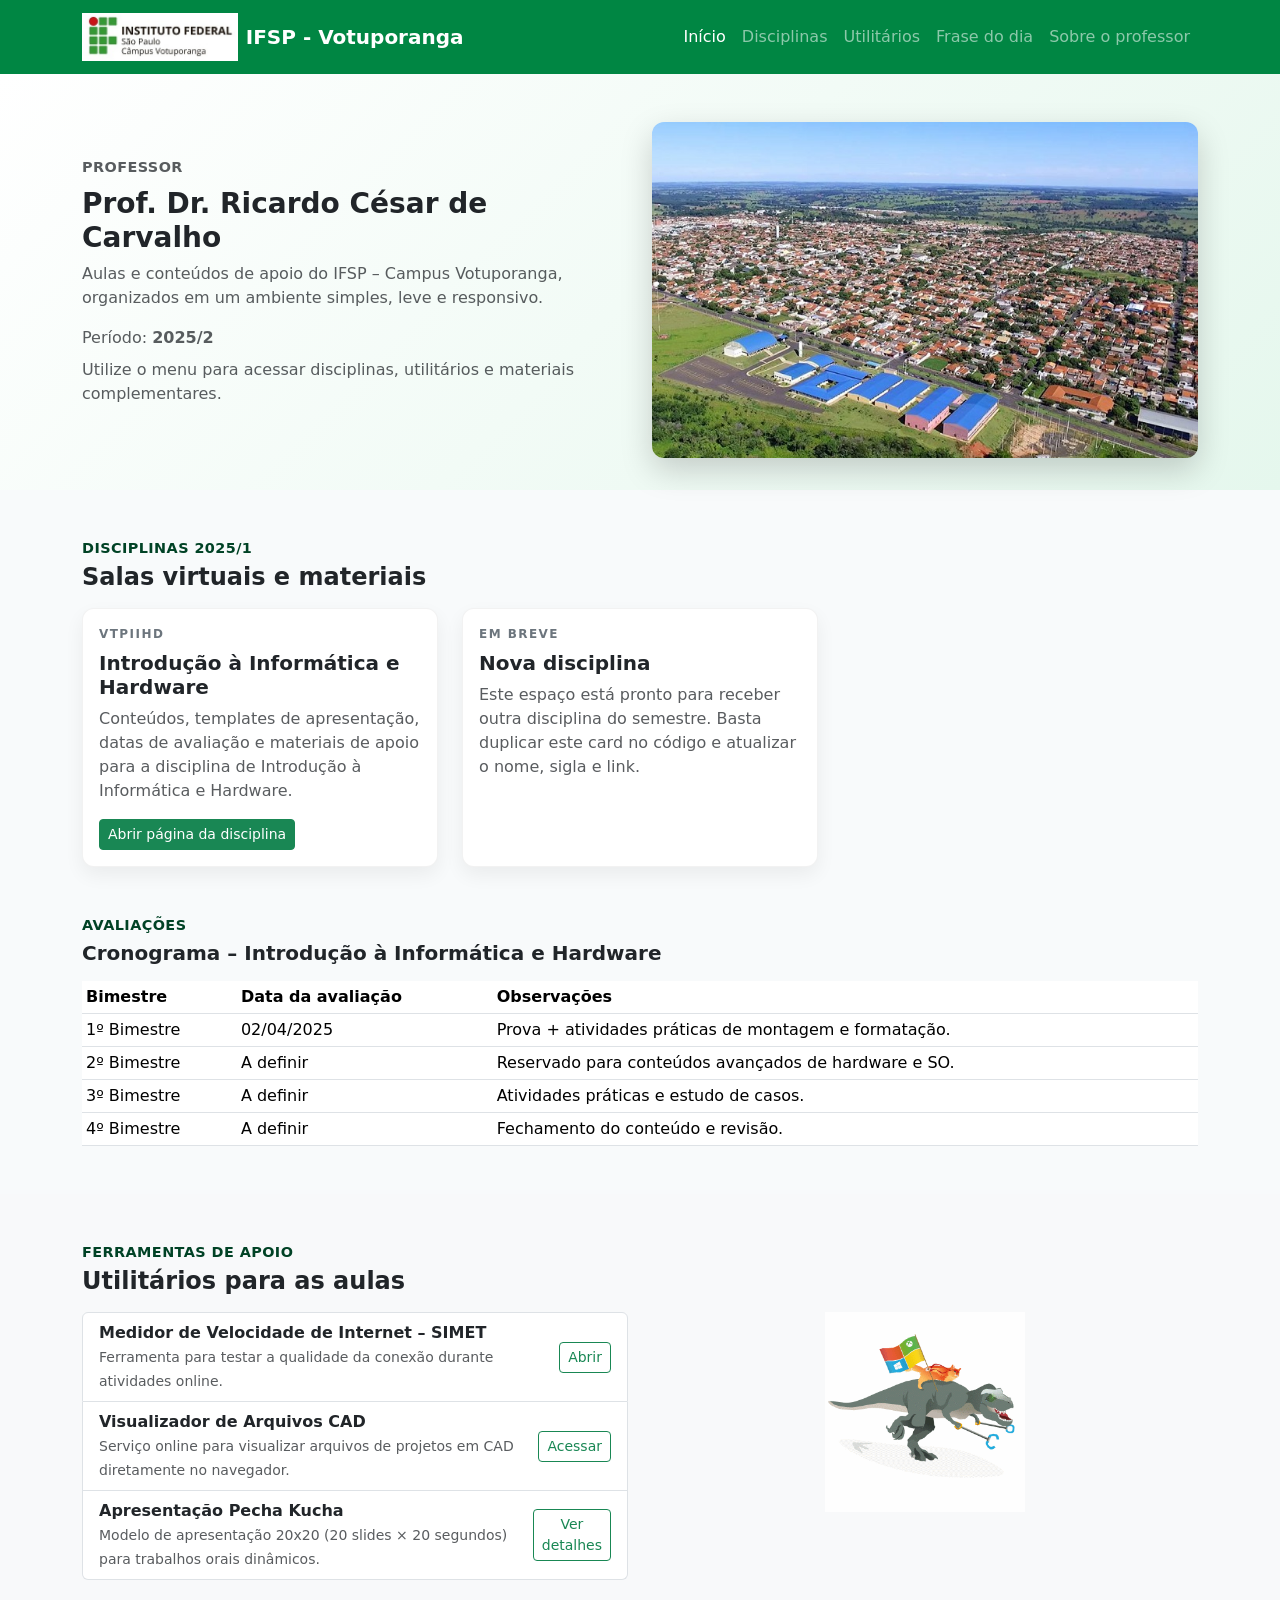
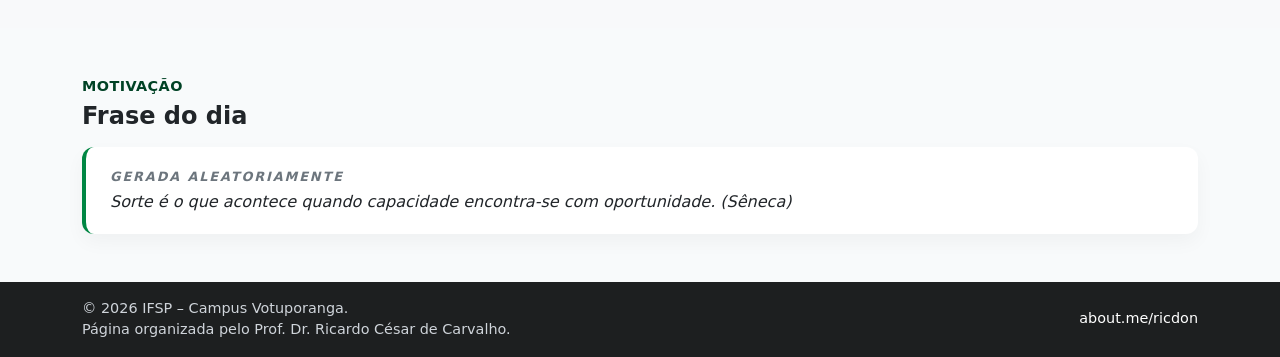
==== index.html @ a54aed95 "Add files via upload" ====
<!DOCTYPE html>
<html lang="pt-BR">
<head>
  <meta charset="UTF-8">
  <meta name="viewport" content="width=device-width, initial-scale=1">
  <title>IFSP Votuporanga - Disciplinas 2025/1 - Prof. Ricardo</title>
  <meta name="description" content="Página inicial das disciplinas e materiais de apoio do Prof. Dr. Ricardo César de Carvalho no IFSP Votuporanga.">

  <!-- Bootstrap CSS (CDN) -->
  <link
    href="https://cdn.jsdelivr.net/npm/bootstrap@5.3.3/dist/css/bootstrap.min.css"
    rel="stylesheet"
    integrity="sha384-QWTKZyjpPEjISv5WaRU9OFeRpok6YctnYmDr5pNlyT2bRjXh0JMhjY6hW+ALEwIH"
    crossorigin="anonymous"
  >

  <style>
    :root {
      --ifsp-green: #008643;
      --ifsp-dark: #004225;
    }

    body {
      font-family: system-ui, -apple-system, BlinkMacSystemFont, "Segoe UI",
        Roboto, "Helvetica Neue", Arial, "Noto Sans", sans-serif;
      background-color: #f8fafb;
    }

    .navbar-brand img {
      max-height: 48px;
    }

    .hero-section {
      background: linear-gradient(135deg, #ffffff 0%, #e5f7ed 100%);
      padding: 3rem 0 2rem;
    }

    .hero-photo {
      max-width: 100%;
      border-radius: 0.75rem;
      box-shadow: 0 0.75rem 2rem rgba(0, 0, 0, 0.18);
      object-fit: cover;
    }

    .section-title {
      font-weight: 700;
      color: var(--ifsp-dark);
      letter-spacing: 0.03em;
      text-transform: uppercase;
      font-size: 0.9rem;
    }

    .discipline-card {
      border-radius: 0.75rem;
      border: 1px solid rgba(0, 0, 0, 0.05);
      box-shadow: 0 0.5rem 1.2rem rgba(0, 0, 0, 0.06);
      transition: transform 0.15s ease, box-shadow 0.15s ease;
    }

    .discipline-card:hover {
      transform: translateY(-4px);
      box-shadow: 0 0.75rem 1.8rem rgba(0, 0, 0, 0.12);
    }

    .discipline-code {
      text-transform: uppercase;
      letter-spacing: 0.12em;
      font-size: 0.75rem;
      color: #6c757d;
      font-weight: 600;
    }

    .utilities-list a {
      text-decoration: none;
    }

    .utilities-list .list-group-item {
      cursor: pointer;
    }

    .phrase-box {
      border-left: 4px solid var(--ifsp-green);
      background-color: #ffffff;
      padding: 1.25rem 1.5rem;
      border-radius: 0.75rem;
      font-style: italic;
      box-shadow: 0 0.5rem 1.2rem rgba(0, 0, 0, 0.04);
      min-height: 80px;
    }

    .phrase-label {
      font-size: 0.8rem;
      text-transform: uppercase;
      font-weight: 600;
      letter-spacing: 0.15em;
      color: #6c757d;
      margin-bottom: 0.25rem;
    }

    footer {
      background-color: #1d1f20;
      color: #cfd4da;
      font-size: 0.9rem;
    }

    footer a {
      color: #ffffff;
      text-decoration: none;
    }

    footer a:hover {
      text-decoration: underline;
    }

    .win10-image {
      max-width: 200px;
    }

    @media (max-width: 767.98px) {
      .hero-section {
        text-align: center;
      }
      .hero-section .text-start {
        text-align: center !important;
      }
    }
  </style>
</head>
<body class="d-flex flex-column min-vh-100">

  <!-- Navbar / Cabeçalho -->
  <header>
    <nav class="navbar navbar-expand-lg navbar-dark" style="background-color: var(--ifsp-green);">
      <div class="container">
        <a class="navbar-brand d-flex align-items-center" href="#">
          <img src="imagens/logo_ifsp.jpg" alt="Logo IFSP Votuporanga" class="me-2">
          <span class="fw-semibold">IFSP - Votuporanga</span>
        </a>
        <button class="navbar-toggler" type="button" data-bs-toggle="collapse" data-bs-target="#mainNavbar"
          aria-controls="mainNavbar" aria-expanded="false" aria-label="Alternar navegação">
          <span class="navbar-toggler-icon"></span>
        </button>

        <div class="collapse navbar-collapse" id="mainNavbar">
          <ul class="navbar-nav ms-auto mb-2 mb-lg-0">
            <li class="nav-item">
              <a class="nav-link active" aria-current="page" href="#inicio">Início</a>
            </li>
            <li class="nav-item">
              <a class="nav-link" href="#disciplinas">Disciplinas</a>
            </li>
            <li class="nav-item">
              <a class="nav-link" href="#utilitarios">Utilitários</a>
            </li>
            <li class="nav-item">
              <a class="nav-link" href="#frase-do-dia">Frase do dia</a>
            </li>
            <li class="nav-item">
              <a class="nav-link" href="https://about.me/ricdon" target="_blank" rel="noopener">Sobre o professor</a>
            </li>
          </ul>
        </div>
      </div>
    </nav>
  </header>

  <!-- Conteúdo principal -->
  <main id="inicio" class="flex-grow-1">
    <!-- Hero / Apresentação -->
    <section class="hero-section">
      <div class="container">
        <div class="row align-items-center g-4">
          <div class="col-lg-6">
            <p class="mb-2 text-muted section-title">Professor</p>
            <h1 class="h3 fw-bold mb-2">Prof. Dr. Ricardo César de Carvalho</h1>
            <p class="mb-3 text-muted">
              Aulas e conteúdos de apoio do IFSP – Campus Votuporanga, 
              organizados em um ambiente simples, leve e responsivo.
            </p>
            <p class="mb-2 text-muted">
              Período: <strong>2025/2</strong>
            </p>
            <p class="mb-3 text-muted">
              Utilize o menu para acessar disciplinas, utilitários e materiais complementares.
            </p>
          </div>
          <div class="col-lg-6 text-center">
            <img
              src="imagens/IMG_4350.jpg"
              alt="Professor Ricardo em aula"
              class="hero-photo"
            >
          </div>
        </div>
      </div>
    </section>

    <!-- Disciplinas -->
    <section id="disciplinas" class="py-5">
      <div class="container">
        <div class="d-flex justify-content-between align-items-center mb-3 flex-wrap gap-2">
          <div>
            <p class="section-title mb-1">Disciplinas 2025/1</p>
            <h2 class="h4 fw-semibold mb-0">Salas virtuais e materiais</h2>
          </div>
        </div>

        <div class="row g-4">
          <!-- Disciplina 1 -->
          <div class="col-md-6 col-lg-4">
            <article class="card discipline-card h-100">
              <div class="card-body d-flex flex-column">
                <p class="discipline-code mb-2">VTPIIHD</p>
                <h3 class="h5 fw-semibold mb-2">Introdução à Informática e Hardware</h3>
                <p class="card-text text-muted mb-3">
                  Conteúdos, templates de apresentação, datas de avaliação e materiais de apoio
                  para a disciplina de Introdução à Informática e Hardware.
                </p>
                <div class="mt-auto">
                  <a href="vtpiihd.html" class="btn btn-success btn-sm">
                    Abrir página da disciplina
                  </a>
                </div>
              </div>
            </article>
          </div>

          <!-- Espaço para futuras disciplinas -->
          <div class="col-md-6 col-lg-4">
            <article class="card discipline-card h-100 border-dashed">
              <div class="card-body d-flex flex-column">
                <p class="discipline-code mb-2">Em breve</p>
                <h3 class="h5 fw-semibold mb-2">Nova disciplina</h3>
                <p class="card-text text-muted mb-3">
                  Este espaço está pronto para receber outra disciplina do semestre.
                  Basta duplicar este card no código e atualizar o nome, sigla e link.
                </p>
              </div>
            </article>
          </div>
        </div>

        <!-- Exemplo de datas de avaliação (mantido da sua página antiga) -->
        <div class="mt-5">
          <p class="section-title mb-1">Avaliações</p>
          <h3 class="h5 fw-semibold mb-3">Cronograma – Introdução à Informática e Hardware</h3>
          <div class="table-responsive">
            <table class="table table-sm align-middle mb-0">
              <thead>
                <tr>
                  <th scope="col">Bimestre</th>
                  <th scope="col">Data da avaliação</th>
                  <th scope="col">Observações</th>
                </tr>
              </thead>
              <tbody>
                <tr>
                  <td>1º Bimestre</td>
                  <td>02/04/2025</td>
                  <td>Prova + atividades práticas de montagem e formatação.</td>
                </tr>
                <tr>
                  <td>2º Bimestre</td>
                  <td>A definir</td>
                  <td>Reservado para conteúdos avançados de hardware e SO.</td>
                </tr>
                <tr>
                  <td>3º Bimestre</td>
                  <td>A definir</td>
                  <td>Atividades práticas e estudo de casos.</td>
                </tr>
                <tr>
                  <td>4º Bimestre</td>
                  <td>A definir</td>
                  <td>Fechamento do conteúdo e revisão.</td>
                </tr>
              </tbody>
            </table>
          </div>
        </div>

      </div>
    </section>

    <!-- Utilitários -->
    <section id="utilitarios" class="py-5 bg-light">
      <div class="container">
        <p class="section-title mb-1">Ferramentas de apoio</p>
        <div class="d-flex justify-content-between align-items-center mb-3 flex-wrap gap-2">
          <h2 class="h4 fw-semibold mb-0">Utilitários para as aulas</h2>
        </div>

        <div class="row g-4">
          <div class="col-lg-6">
            <ul class="list-group utilities-list">
              <li class="list-group-item d-flex justify-content-between align-items-center">
                <div>
                  <strong>Medidor de Velocidade de Internet – SIMET</strong><br>
                  <small class="text-muted">
                    Ferramenta para testar a qualidade da conexão durante atividades online.
                  </small>
                </div>
                <a href="medidor.html" class="btn btn-outline-success btn-sm ms-3">
                  Abrir
                </a>
              </li>

              <li class="list-group-item d-flex justify-content-between align-items-center">
                <div>
                  <strong>Visualizador de Arquivos CAD</strong><br>
                  <small class="text-muted">
                    Serviço online para visualizar arquivos de projetos em CAD diretamente no navegador.
                  </small>
                </div>
                <a href="https://sharecad.org/" target="_blank" rel="noopener" class="btn btn-outline-success btn-sm ms-3">
                  Acessar
                </a>
              </li>

              <li class="list-group-item d-flex justify-content-between align-items-center">
                <div>
                  <strong>Apresentação Pecha Kucha</strong><br>
                  <small class="text-muted">
                    Modelo de apresentação 20x20 (20 slides × 20 segundos) para trabalhos orais dinâmicos.
                  </small>
                </div>
                <a href="pechakucha.html" class="btn btn-outline-success btn-sm ms-3">
                  Ver detalhes
                </a>
              </li>
            </ul>
          </div>

          <div class="col-lg-6 text-center">
            <img
              src="imagens/win10.gif"
              alt="Ilustração de computador"
              class="img-fluid win10-image"
            >
          </div>
        </div>
      </div>
    </section>

    <!-- Frase do dia -->
    <section id="frase-do-dia" class="py-5">
      <div class="container">
        <p class="section-title mb-1">Motivação</p>
        <h2 class="h4 fw-semibold mb-3">Frase do dia</h2>

        <div class="phrase-box">
          <div class="phrase-label">Gerada aleatoriamente</div>
          <div id="frase-dia" class="mt-1">
            Carregando frase...
          </div>
        </div>
      </div>
    </section>
  </main>

  <!-- Rodapé -->
  <footer class="py-3 mt-auto">
    <div class="container">
      <div class="row align-items-center gy-2">
        <div class="col-md-6">
          <span class="d-block">
            &copy; <span id="ano-atual"></span> IFSP – Campus Votuporanga.
          </span>
          <span class="d-block">
            Página organizada pelo Prof. Dr. Ricardo César de Carvalho.
          </span>
        </div>
        <div class="col-md-6 text-md-end">
          <a href="https://about.me/ricdon" target="_blank" rel="noopener">
            about.me/ricdon
          </a>
        </div>
      </div>
    </div>
  </footer>

  <!-- Bootstrap JS (bundle) -->
  <script
    src="https://cdn.jsdelivr.net/npm/bootstrap@5.3.3/dist/js/bootstrap.bundle.min.js"
    integrity="sha384-YvpcrYf0tY3lHB60NNkmXc5s9fDVZLESaAA55NDzOxhy9GkcIdslK1eN7N6jIeHz"
    crossorigin="anonymous"
  ></script>

  <!-- Script Frase do Dia + Ano dinâmico -->
  <script>
    document.addEventListener("DOMContentLoaded", function () {
      const frases = [
        "A maioria das pessoas não planeja fracassar, fracassa por não planejar. (John L. Beckley)",
        "Todos os caminhos estão errados quando você não sabe onde quer chegar. (Desconhecido)",
        "As pessoas passam mais tempo justificando porque fracassaram do que lutando para vencer. (Adir Ceruti)",
        "Nas grandes batalhas da vida, o primeiro passo para a vitória é o desejo de vencer. (Gandhi)",
        "Muitos homens iniciaram uma nova era na sua vida a partir da leitura de um livro. (Henry Thoreau)",
        "Ame o que você tem, antes que a vida lhe ensine a amar o que você tinha.",
        "Ser você mesmo em um mundo que está constantemente tentando fazer de você outra coisa é a maior realização. (Ralph Waldo Emerson)",
        "Para ter sucesso nesse mundo, é preciso ou ser louco ou ser sábio. (Barão de Montesquieu)",
        "Sorte é o que acontece quando capacidade encontra-se com oportunidade. (Sêneca)",
        "O pessimista vê dificuldade em cada oportunidade; o otimista vê oportunidade em cada dificuldade. (Winston Churchill)"
      ];

      const fraseEl = document.getElementById("frase-dia");
      if (fraseEl && frases.length > 0) {
        const idx = Math.floor(Math.random() * frases.length);
        fraseEl.textContent = frases[idx];
      }

      const anoEl = document.getElementById("ano-atual");
      if (anoEl) {
        anoEl.textContent = new Date().getFullYear();
      }
    });
  </script>
</body>
</html>
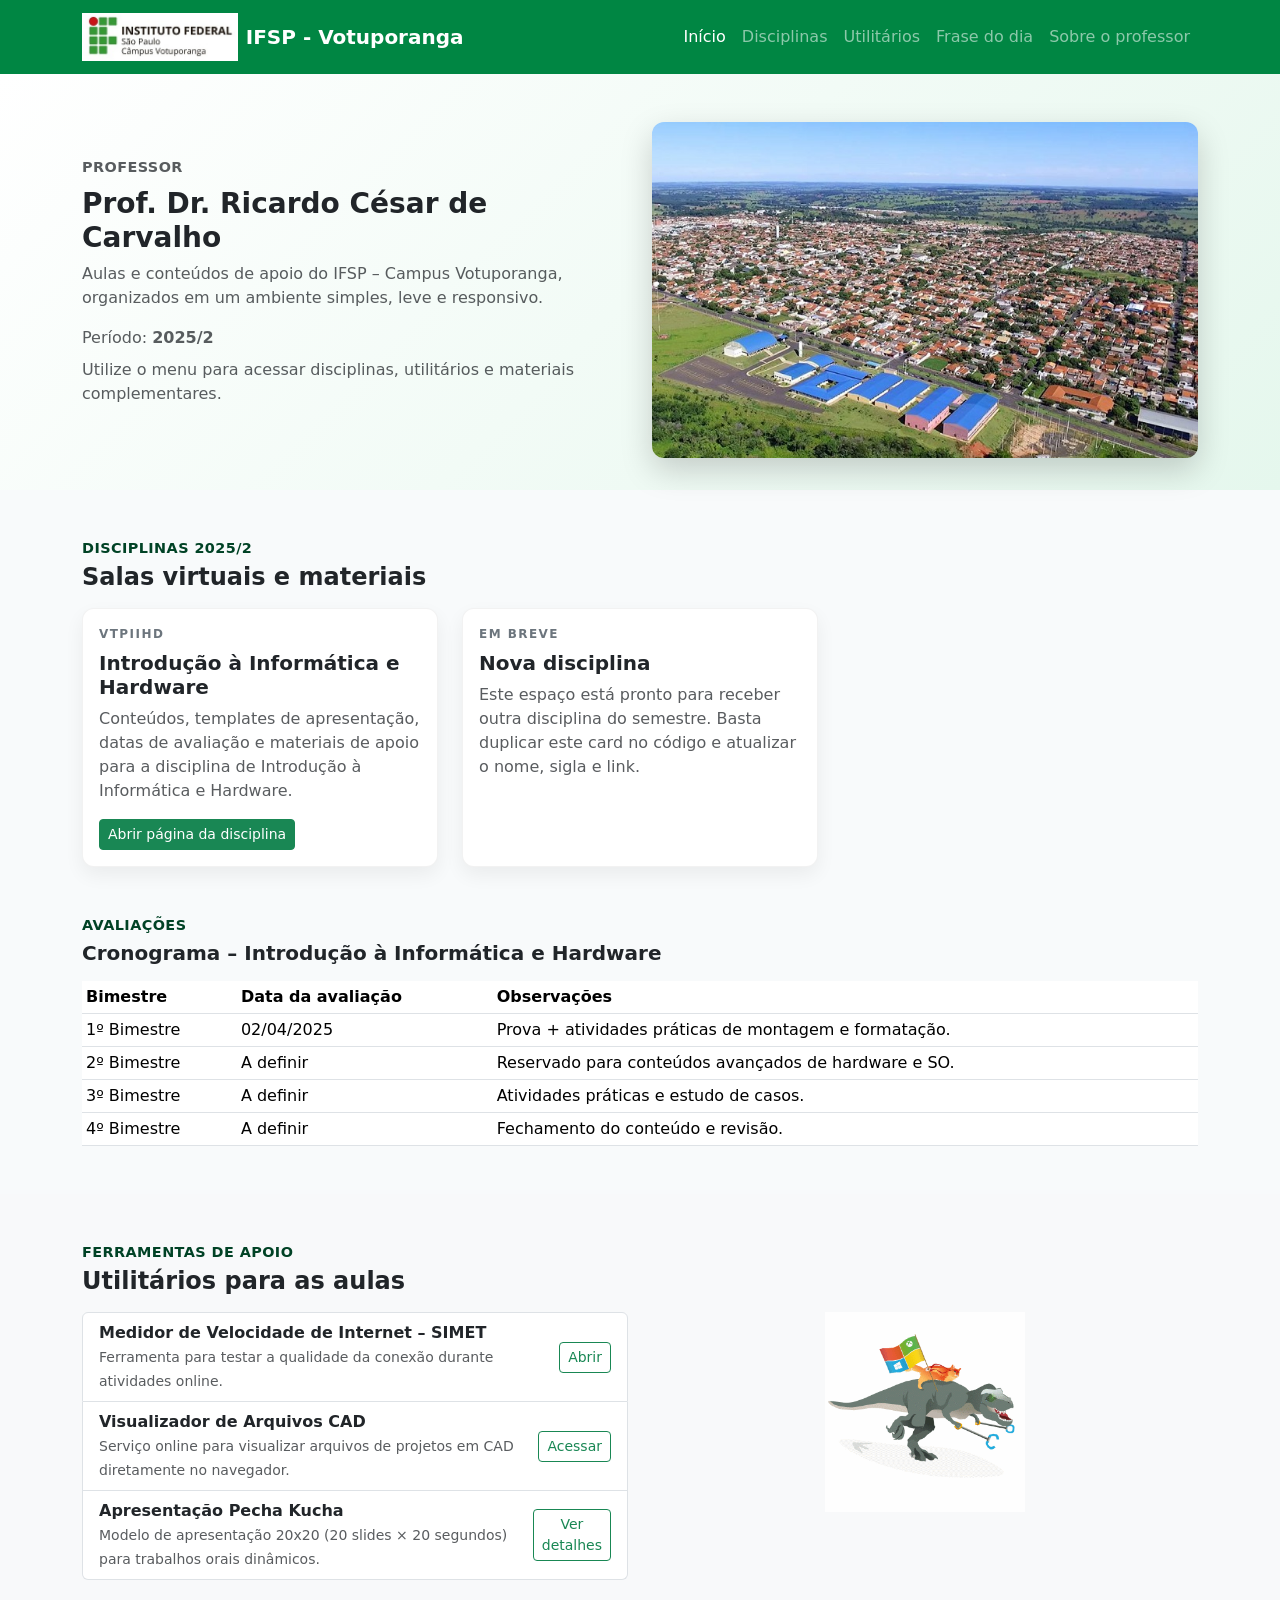
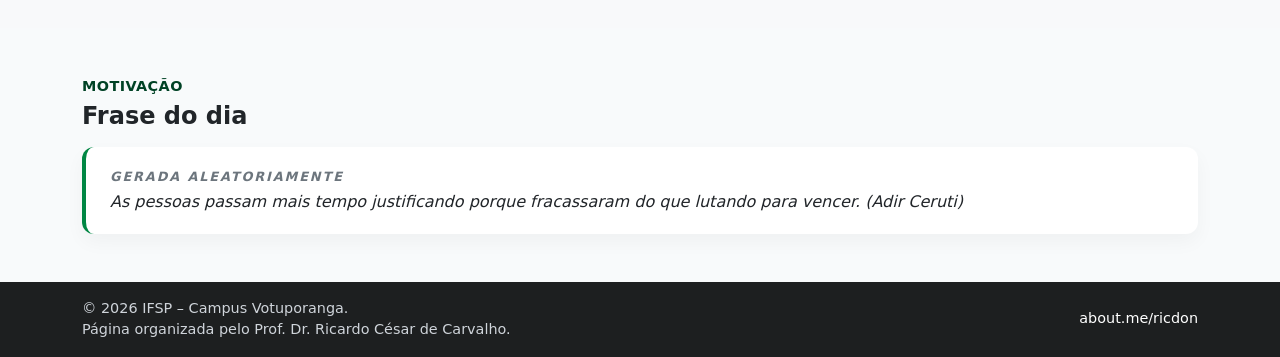
==== commit 6e0baf99: "Update index.html" ====
--- a/index.html
+++ b/index.html
@@ -200,7 +200,7 @@
       <div class="container">
         <div class="d-flex justify-content-between align-items-center mb-3 flex-wrap gap-2">
           <div>
-            <p class="section-title mb-1">Disciplinas 2025/1</p>
+            <p class="section-title mb-1">Disciplinas 2025/2</p>
             <h2 class="h4 fw-semibold mb-0">Salas virtuais e materiais</h2>
           </div>
         </div>
@@ -416,3 +416,4 @@
   </script>
 </body>
 </html>
+
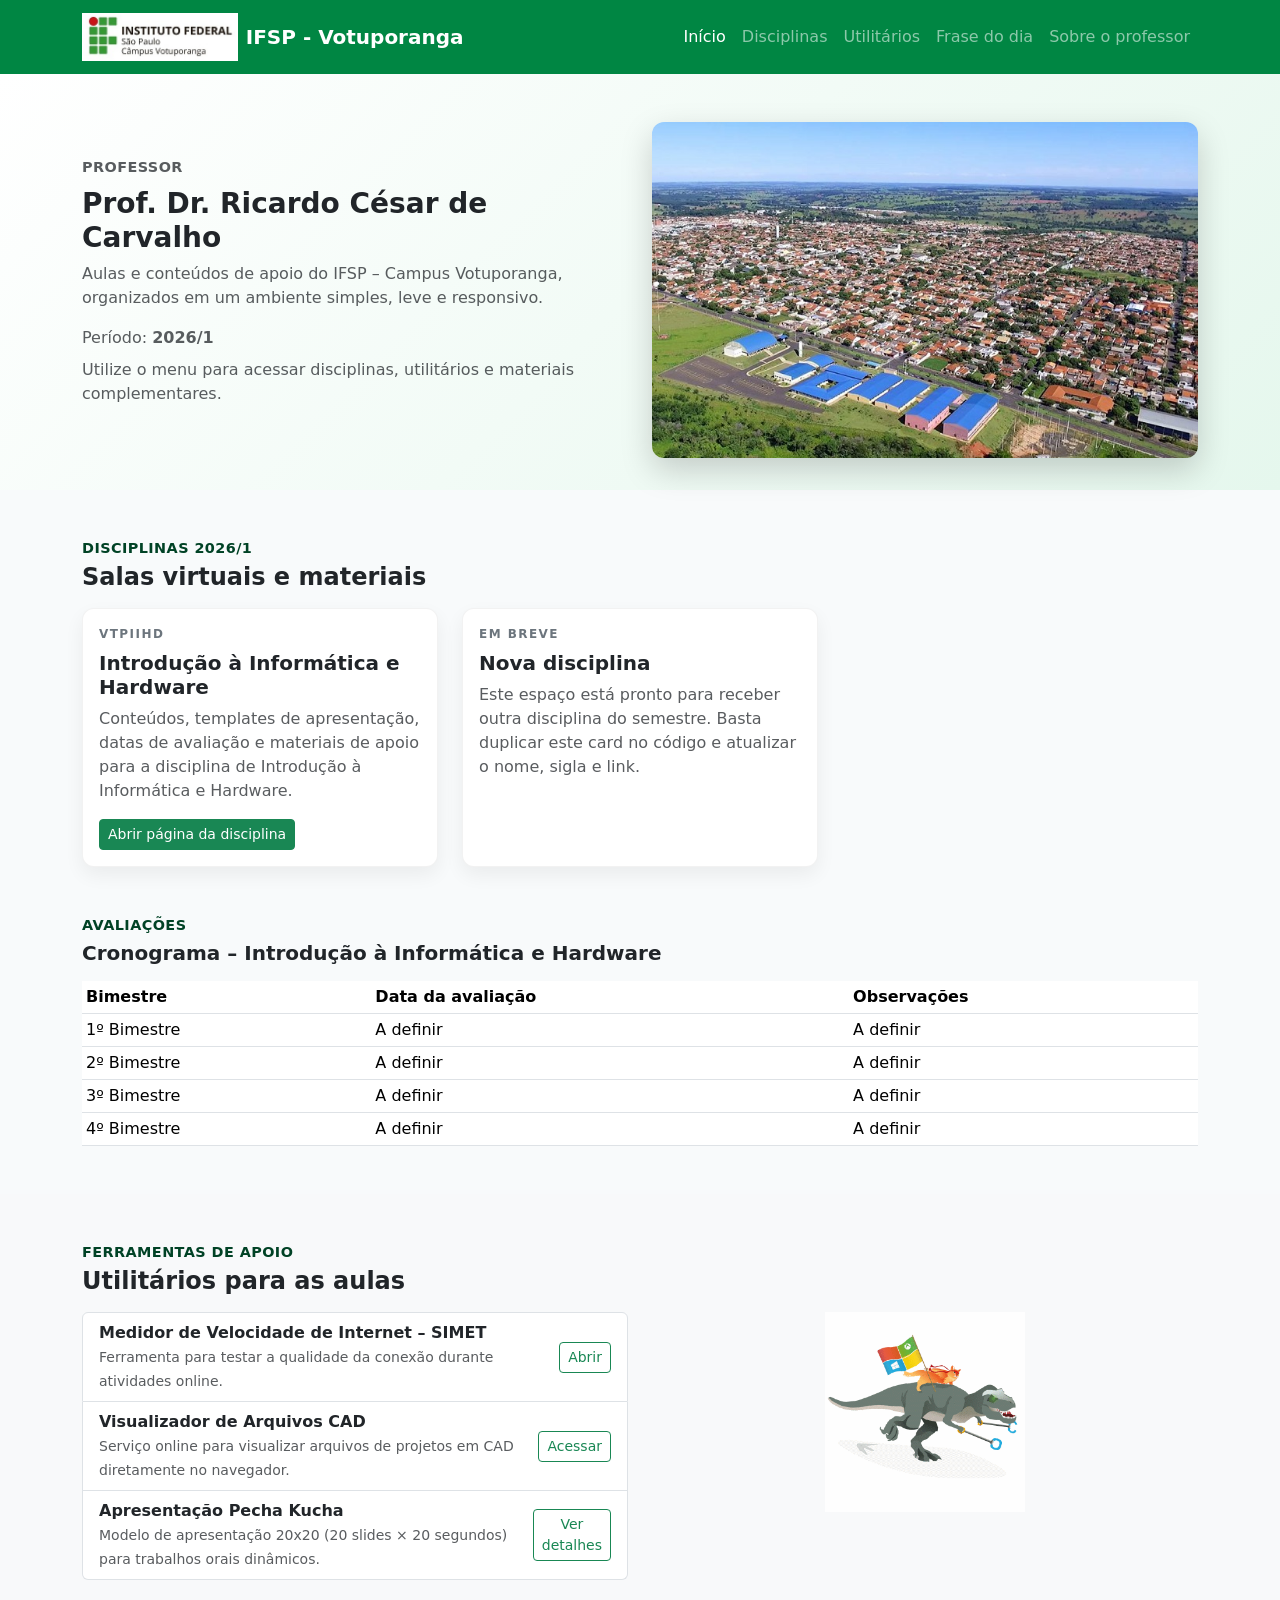
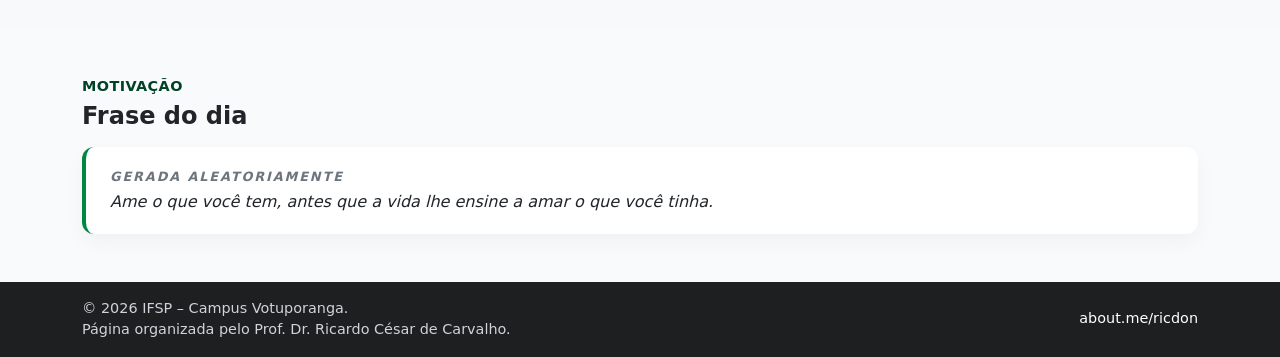
==== commit c4a9cca8: "Update index.html for 2026/1 semester" ====
--- a/index.html
+++ b/index.html
@@ -3,7 +3,7 @@
 <head>
   <meta charset="UTF-8">
   <meta name="viewport" content="width=device-width, initial-scale=1">
-  <title>IFSP Votuporanga - Disciplinas 2025/1 - Prof. Ricardo</title>
+  <title>IFSP Votuporanga - Disciplinas 2026/1 - Prof. Ricardo</title>
   <meta name="description" content="Página inicial das disciplinas e materiais de apoio do Prof. Dr. Ricardo César de Carvalho no IFSP Votuporanga.">
 
   <!-- Bootstrap CSS (CDN) -->
@@ -178,7 +178,7 @@
               organizados em um ambiente simples, leve e responsivo.
             </p>
             <p class="mb-2 text-muted">
-              Período: <strong>2025/2</strong>
+              Período: <strong>2026/1</strong>
             </p>
             <p class="mb-3 text-muted">
               Utilize o menu para acessar disciplinas, utilitários e materiais complementares.
@@ -200,7 +200,7 @@
       <div class="container">
         <div class="d-flex justify-content-between align-items-center mb-3 flex-wrap gap-2">
           <div>
-            <p class="section-title mb-1">Disciplinas 2025/2</p>
+            <p class="section-title mb-1">Disciplinas 2026/1</p>
             <h2 class="h4 fw-semibold mb-0">Salas virtuais e materiais</h2>
           </div>
         </div>
@@ -256,23 +256,23 @@
               <tbody>
                 <tr>
                   <td>1º Bimestre</td>
-                  <td>02/04/2025</td>
-                  <td>Prova + atividades práticas de montagem e formatação.</td>
+                  <td>A definir</td>
+                  <td>A definir</td>
                 </tr>
                 <tr>
                   <td>2º Bimestre</td>
                   <td>A definir</td>
-                  <td>Reservado para conteúdos avançados de hardware e SO.</td>
+                  <td>A definir</td>
                 </tr>
                 <tr>
                   <td>3º Bimestre</td>
                   <td>A definir</td>
-                  <td>Atividades práticas e estudo de casos.</td>
+                  <td>A definir</td>
                 </tr>
                 <tr>
                   <td>4º Bimestre</td>
                   <td>A definir</td>
-                  <td>Fechamento do conteúdo e revisão.</td>
+                  <td>A definir</td>
                 </tr>
               </tbody>
             </table>
@@ -417,3 +417,4 @@
 </body>
 </html>
 
+
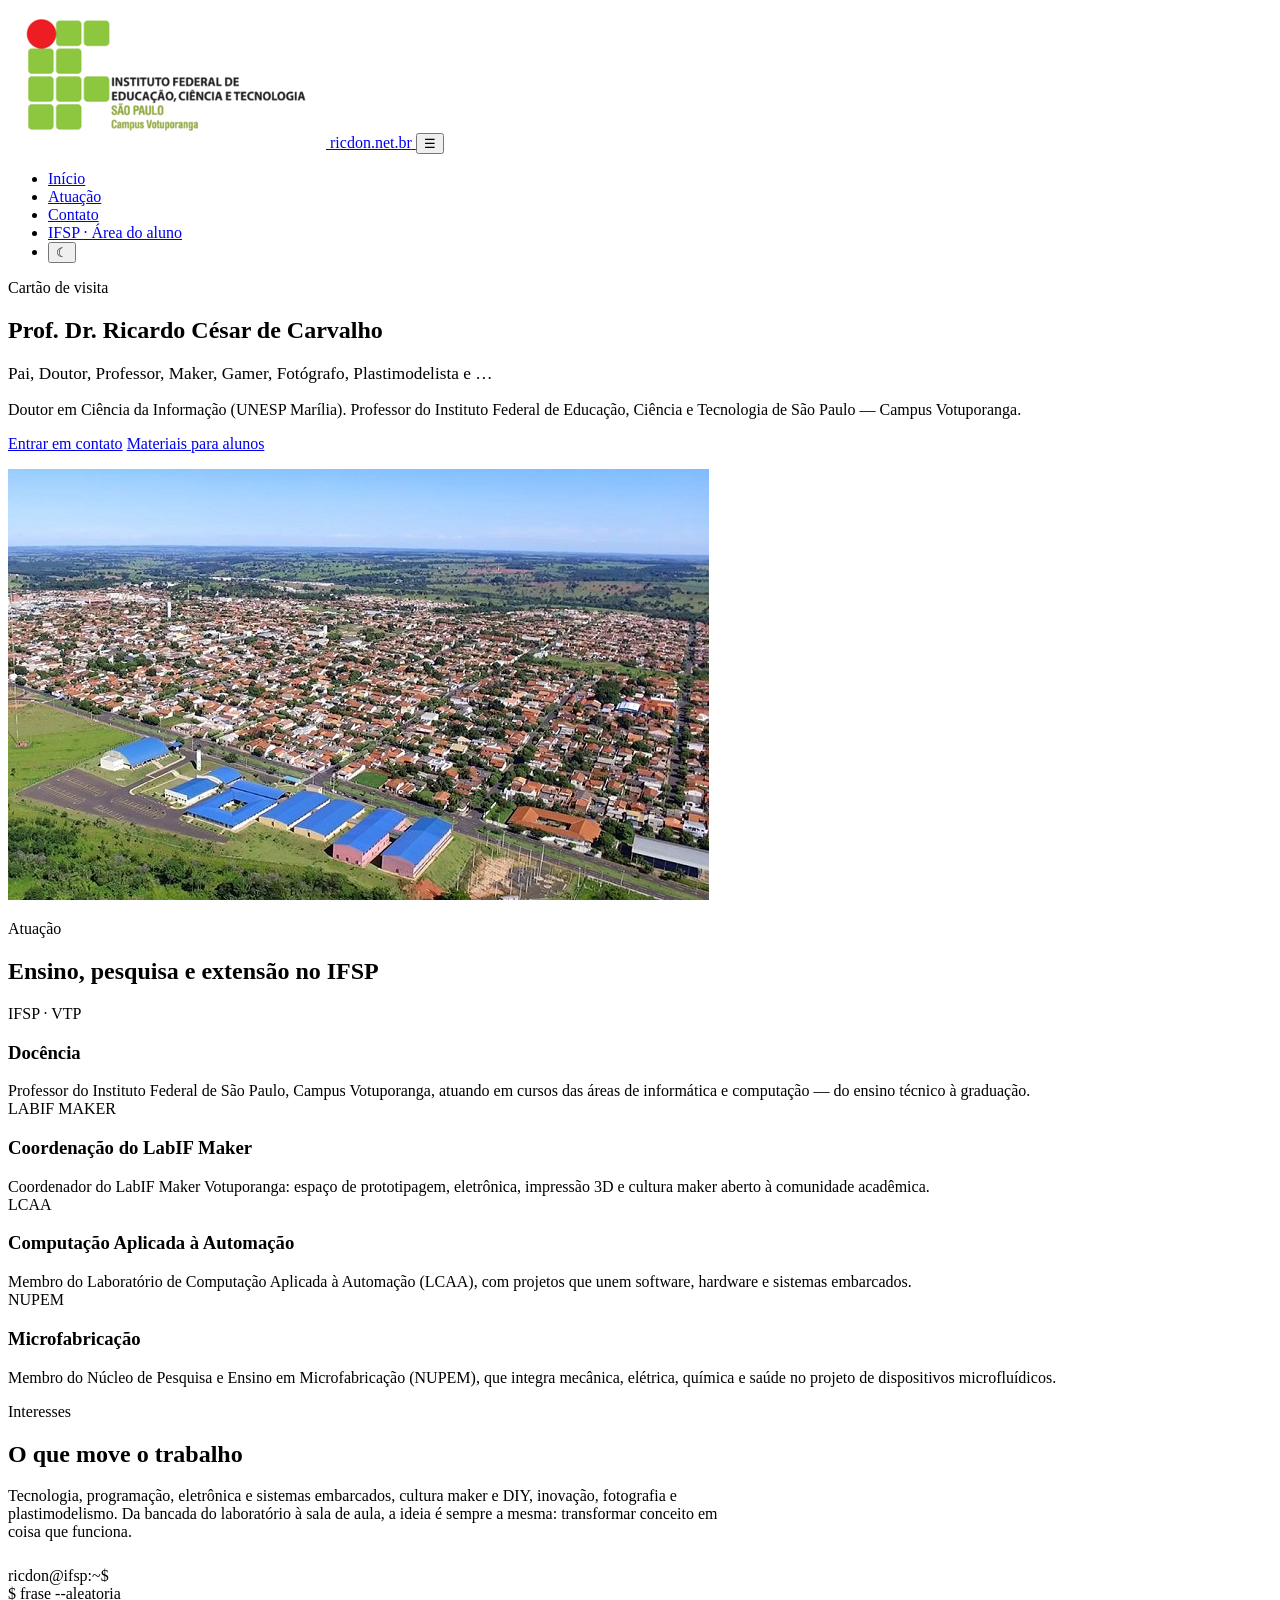
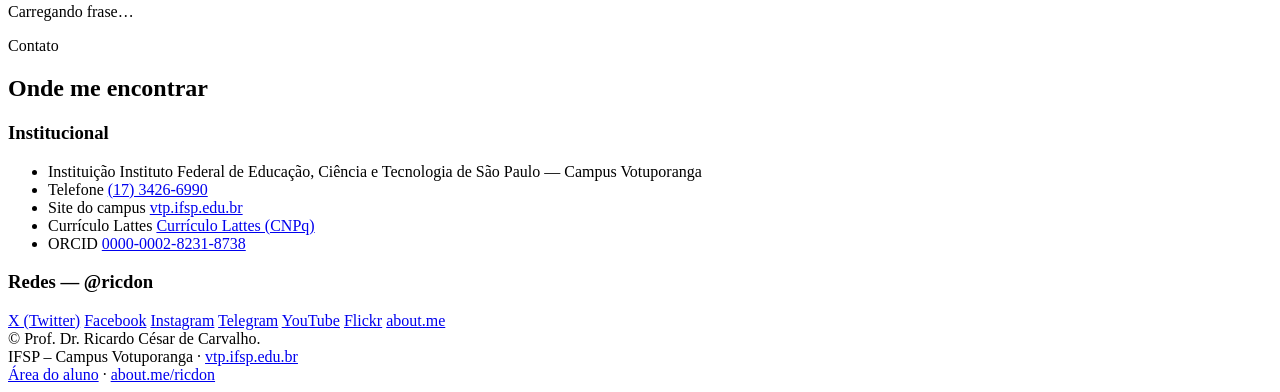
==== commit 6a9d5e70: "Refactor index.html for updated content and structure" ====
--- a/index.html
+++ b/index.html
@@ -1,420 +1,209 @@
 <!DOCTYPE html>
-<html lang="pt-BR">
+<html lang="pt-BR" data-tema="claro">
 <head>
   <meta charset="UTF-8">
   <meta name="viewport" content="width=device-width, initial-scale=1">
-  <title>IFSP Votuporanga - Disciplinas 2026/1 - Prof. Ricardo</title>
-  <meta name="description" content="Página inicial das disciplinas e materiais de apoio do Prof. Dr. Ricardo César de Carvalho no IFSP Votuporanga.">
-
-  <!-- Bootstrap CSS (CDN) -->
-  <link
-    href="https://cdn.jsdelivr.net/npm/bootstrap@5.3.3/dist/css/bootstrap.min.css"
-    rel="stylesheet"
-    integrity="sha384-QWTKZyjpPEjISv5WaRU9OFeRpok6YctnYmDr5pNlyT2bRjXh0JMhjY6hW+ALEwIH"
-    crossorigin="anonymous"
-  >
-
-  <style>
-    :root {
-      --ifsp-green: #008643;
-      --ifsp-dark: #004225;
-    }
-
-    body {
-      font-family: system-ui, -apple-system, BlinkMacSystemFont, "Segoe UI",
-        Roboto, "Helvetica Neue", Arial, "Noto Sans", sans-serif;
-      background-color: #f8fafb;
-    }
-
-    .navbar-brand img {
-      max-height: 48px;
-    }
-
-    .hero-section {
-      background: linear-gradient(135deg, #ffffff 0%, #e5f7ed 100%);
-      padding: 3rem 0 2rem;
-    }
-
-    .hero-photo {
-      max-width: 100%;
-      border-radius: 0.75rem;
-      box-shadow: 0 0.75rem 2rem rgba(0, 0, 0, 0.18);
-      object-fit: cover;
-    }
-
-    .section-title {
-      font-weight: 700;
-      color: var(--ifsp-dark);
-      letter-spacing: 0.03em;
-      text-transform: uppercase;
-      font-size: 0.9rem;
-    }
-
-    .discipline-card {
-      border-radius: 0.75rem;
-      border: 1px solid rgba(0, 0, 0, 0.05);
-      box-shadow: 0 0.5rem 1.2rem rgba(0, 0, 0, 0.06);
-      transition: transform 0.15s ease, box-shadow 0.15s ease;
-    }
-
-    .discipline-card:hover {
-      transform: translateY(-4px);
-      box-shadow: 0 0.75rem 1.8rem rgba(0, 0, 0, 0.12);
-    }
-
-    .discipline-code {
-      text-transform: uppercase;
-      letter-spacing: 0.12em;
-      font-size: 0.75rem;
-      color: #6c757d;
-      font-weight: 600;
-    }
-
-    .utilities-list a {
-      text-decoration: none;
-    }
-
-    .utilities-list .list-group-item {
-      cursor: pointer;
-    }
-
-    .phrase-box {
-      border-left: 4px solid var(--ifsp-green);
-      background-color: #ffffff;
-      padding: 1.25rem 1.5rem;
-      border-radius: 0.75rem;
-      font-style: italic;
-      box-shadow: 0 0.5rem 1.2rem rgba(0, 0, 0, 0.04);
-      min-height: 80px;
-    }
-
-    .phrase-label {
-      font-size: 0.8rem;
-      text-transform: uppercase;
-      font-weight: 600;
-      letter-spacing: 0.15em;
-      color: #6c757d;
-      margin-bottom: 0.25rem;
-    }
-
-    footer {
-      background-color: #1d1f20;
-      color: #cfd4da;
-      font-size: 0.9rem;
-    }
-
-    footer a {
-      color: #ffffff;
-      text-decoration: none;
-    }
-
-    footer a:hover {
-      text-decoration: underline;
-    }
-
-    .win10-image {
-      max-width: 200px;
-    }
-
-    @media (max-width: 767.98px) {
-      .hero-section {
-        text-align: center;
-      }
-      .hero-section .text-start {
-        text-align: center !important;
-      }
-    }
-  </style>
+  <title>Prof. Dr. Ricardo César de Carvalho — ricdon.net.br</title>
+  <meta name="description" content="Prof. Dr. Ricardo César de Carvalho — IFSP Campus Votuporanga. Coordenador do LabIF Maker, membro do LCAA e do NUPEM. Professor, maker, fotógrafo.">
+
+  <!-- Fontes -->
+  <link rel="preconnect" href="https://fonts.googleapis.com">
+  <link rel="preconnect" href="https://fonts.gstatic.com" crossorigin>
+  <link href="https://fonts.googleapis.com/css2?family=Archivo:wght@600;700;800&family=Instrument+Sans:wght@400;500;600&family=JetBrains+Mono:wght@500;600&display=swap" rel="stylesheet">
+
+  <link rel="stylesheet" href="assets/css/style.css">
 </head>
-<body class="d-flex flex-column min-vh-100">
-
-  <!-- Navbar / Cabeçalho -->
-  <header>
-    <nav class="navbar navbar-expand-lg navbar-dark" style="background-color: var(--ifsp-green);">
+<body>
+
+  <!-- ===================== Cabeçalho ===================== -->
+  <header class="topo">
+    <div class="container topo-inner">
+      <a class="marca" href="index.html">
+        <img src="imagens/logo_ifsp.png" alt="Logo IFSP Votuporanga">
+        <span>ricdon.net.br</span>
+      </a>
+
+      <button class="btn-menu" id="btn-menu" aria-expanded="false" aria-controls="nav-links" aria-label="Abrir menu">☰</button>
+
+      <ul class="nav-links" id="nav-links">
+        <li><a href="#inicio" aria-current="page">Início</a></li>
+        <li><a href="#atuacao">Atuação</a></li>
+        <li><a href="#contato">Contato</a></li>
+        <li><a href="ifsp.html">IFSP · Área do aluno</a></li>
+        <li><button class="btn-tema" id="btn-tema" aria-label="Alternar tema">☾</button></li>
+      </ul>
+    </div>
+  </header>
+
+  <main id="inicio">
+
+    <!-- ===================== Hero / Cartão de visita ===================== -->
+    <section class="hero">
+      <div class="container hero-grid">
+        <div>
+          <p class="rotulo">Cartão de visita</p>
+          <h1>Prof. Dr. Ricardo César de Carvalho</h1>
+          <p class="texto-suave" style="font-size:1.08rem;">
+            Pai, Doutor, Professor, Maker, Gamer, Fotógrafo,
+            Plastimodelista e&nbsp;…
+          </p>
+          <p class="texto-suave">
+            Doutor em Ciência da Informação (UNESP Marília). Professor do
+            Instituto Federal de Educação, Ciência e Tecnologia de São Paulo
+            — Campus Votuporanga.
+          </p>
+          <p>
+            <a class="btn btn-cheio" href="#contato">Entrar em contato</a>
+            <a class="btn btn-contorno" href="ifsp.html">Materiais para alunos</a>
+          </p>
+        </div>
+        <div>
+          <img class="hero-foto" src="imagens/IMG_4350.jpg" alt="Prof. Ricardo César de Carvalho">
+        </div>
+      </div>
+    </section>
+
+    <!-- ===================== Atuação ===================== -->
+    <section class="secao" id="atuacao">
       <div class="container">
-        <a class="navbar-brand d-flex align-items-center" href="#">
-          <img src="imagens/logo_ifsp.jpg" alt="Logo IFSP Votuporanga" class="me-2">
-          <span class="fw-semibold">IFSP - Votuporanga</span>
-        </a>
-        <button class="navbar-toggler" type="button" data-bs-toggle="collapse" data-bs-target="#mainNavbar"
-          aria-controls="mainNavbar" aria-expanded="false" aria-label="Alternar navegação">
-          <span class="navbar-toggler-icon"></span>
-        </button>
-
-        <div class="collapse navbar-collapse" id="mainNavbar">
-          <ul class="navbar-nav ms-auto mb-2 mb-lg-0">
-            <li class="nav-item">
-              <a class="nav-link active" aria-current="page" href="#inicio">Início</a>
-            </li>
-            <li class="nav-item">
-              <a class="nav-link" href="#disciplinas">Disciplinas</a>
-            </li>
-            <li class="nav-item">
-              <a class="nav-link" href="#utilitarios">Utilitários</a>
-            </li>
-            <li class="nav-item">
-              <a class="nav-link" href="#frase-do-dia">Frase do dia</a>
-            </li>
-            <li class="nav-item">
-              <a class="nav-link" href="https://about.me/ricdon" target="_blank" rel="noopener">Sobre o professor</a>
-            </li>
-          </ul>
-        </div>
-      </div>
-    </nav>
-  </header>
-
-  <!-- Conteúdo principal -->
-  <main id="inicio" class="flex-grow-1">
-    <!-- Hero / Apresentação -->
-    <section class="hero-section">
+        <p class="rotulo">Atuação</p>
+        <h2>Ensino, pesquisa e extensão no IFSP</h2>
+
+        <div class="grade-cards" style="margin-top:1.2rem;">
+          <article class="card">
+            <span class="chip-codigo">IFSP · VTP</span>
+            <h3>Docência</h3>
+            <p class="texto-suave" style="margin-bottom:0;">
+              Professor do Instituto Federal de São Paulo, Campus
+              Votuporanga, atuando em cursos das áreas de informática e
+              computação — do ensino técnico à graduação.
+            </p>
+          </article>
+
+          <article class="card">
+            <span class="chip-codigo">LABIF MAKER</span>
+            <h3>Coordenação do LabIF Maker</h3>
+            <p class="texto-suave" style="margin-bottom:0;">
+              Coordenador do LabIF Maker Votuporanga: espaço de
+              prototipagem, eletrônica, impressão 3D e cultura maker
+              aberto à comunidade acadêmica.
+            </p>
+          </article>
+
+          <article class="card">
+            <span class="chip-codigo">LCAA</span>
+            <h3>Computação Aplicada à Automação</h3>
+            <p class="texto-suave" style="margin-bottom:0;">
+              Membro do Laboratório de Computação Aplicada à Automação
+              (LCAA), com projetos que unem software, hardware e sistemas
+              embarcados.
+            </p>
+          </article>
+
+          <article class="card">
+            <span class="chip-codigo">NUPEM</span>
+            <h3>Microfabricação</h3>
+            <p class="texto-suave" style="margin-bottom:0;">
+              Membro do Núcleo de Pesquisa e Ensino em Microfabricação
+              (NUPEM), que integra mecânica, elétrica, química e saúde no
+              projeto de dispositivos microfluídicos.
+            </p>
+          </article>
+        </div>
+      </div>
+    </section>
+
+    <!-- ===================== Interesses ===================== -->
+    <section class="secao secao-alt">
       <div class="container">
-        <div class="row align-items-center g-4">
-          <div class="col-lg-6">
-            <p class="mb-2 text-muted section-title">Professor</p>
-            <h1 class="h3 fw-bold mb-2">Prof. Dr. Ricardo César de Carvalho</h1>
-            <p class="mb-3 text-muted">
-              Aulas e conteúdos de apoio do IFSP – Campus Votuporanga, 
-              organizados em um ambiente simples, leve e responsivo.
-            </p>
-            <p class="mb-2 text-muted">
-              Período: <strong>2026/1</strong>
-            </p>
-            <p class="mb-3 text-muted">
-              Utilize o menu para acessar disciplinas, utilitários e materiais complementares.
-            </p>
+        <p class="rotulo">Interesses</p>
+        <h2>O que move o trabalho</h2>
+        <p class="texto-suave" style="max-width:720px;">
+          Tecnologia, programação, eletrônica e sistemas embarcados,
+          cultura maker e DIY, inovação, fotografia e plastimodelismo.
+          Da bancada do laboratório à sala de aula, a ideia é sempre a
+          mesma: transformar conceito em coisa que funciona.
+        </p>
+
+        <div class="terminal" role="figure" aria-label="Frase do dia" style="margin-top:1.6rem;">
+          <div class="terminal-topo">
+            <span class="t-r"></span><span class="t-a"></span><span class="t-v"></span>
+            <span class="terminal-titulo">ricdon@ifsp:~$</span>
           </div>
-          <div class="col-lg-6 text-center">
-            <img
-              src="imagens/IMG_4350.jpg"
-              alt="Professor Ricardo em aula"
-              class="hero-photo"
-            >
+          <div class="terminal-corpo">
+            <span class="prompt">$ frase --aleatoria</span><br>
+            <span id="frase-dia">Carregando frase…</span><span class="cursor" aria-hidden="true"></span>
           </div>
         </div>
       </div>
     </section>
 
-    <!-- Disciplinas -->
-    <section id="disciplinas" class="py-5">
+    <!-- ===================== Contato ===================== -->
+    <section class="secao" id="contato">
       <div class="container">
-        <div class="d-flex justify-content-between align-items-center mb-3 flex-wrap gap-2">
-          <div>
-            <p class="section-title mb-1">Disciplinas 2026/1</p>
-            <h2 class="h4 fw-semibold mb-0">Salas virtuais e materiais</h2>
-          </div>
-        </div>
-
-        <div class="row g-4">
-          <!-- Disciplina 1 -->
-          <div class="col-md-6 col-lg-4">
-            <article class="card discipline-card h-100">
-              <div class="card-body d-flex flex-column">
-                <p class="discipline-code mb-2">VTPIIHD</p>
-                <h3 class="h5 fw-semibold mb-2">Introdução à Informática e Hardware</h3>
-                <p class="card-text text-muted mb-3">
-                  Conteúdos, templates de apresentação, datas de avaliação e materiais de apoio
-                  para a disciplina de Introdução à Informática e Hardware.
-                </p>
-                <div class="mt-auto">
-                  <a href="vtpiihd.html" class="btn btn-success btn-sm">
-                    Abrir página da disciplina
-                  </a>
-                </div>
-              </div>
-            </article>
-          </div>
-
-          <!-- Espaço para futuras disciplinas -->
-          <div class="col-md-6 col-lg-4">
-            <article class="card discipline-card h-100 border-dashed">
-              <div class="card-body d-flex flex-column">
-                <p class="discipline-code mb-2">Em breve</p>
-                <h3 class="h5 fw-semibold mb-2">Nova disciplina</h3>
-                <p class="card-text text-muted mb-3">
-                  Este espaço está pronto para receber outra disciplina do semestre.
-                  Basta duplicar este card no código e atualizar o nome, sigla e link.
-                </p>
-              </div>
-            </article>
-          </div>
-        </div>
-
-        <!-- Exemplo de datas de avaliação (mantido da sua página antiga) -->
-        <div class="mt-5">
-          <p class="section-title mb-1">Avaliações</p>
-          <h3 class="h5 fw-semibold mb-3">Cronograma – Introdução à Informática e Hardware</h3>
-          <div class="table-responsive">
-            <table class="table table-sm align-middle mb-0">
-              <thead>
-                <tr>
-                  <th scope="col">Bimestre</th>
-                  <th scope="col">Data da avaliação</th>
-                  <th scope="col">Observações</th>
-                </tr>
-              </thead>
-              <tbody>
-                <tr>
-                  <td>1º Bimestre</td>
-                  <td>A definir</td>
-                  <td>A definir</td>
-                </tr>
-                <tr>
-                  <td>2º Bimestre</td>
-                  <td>A definir</td>
-                  <td>A definir</td>
-                </tr>
-                <tr>
-                  <td>3º Bimestre</td>
-                  <td>A definir</td>
-                  <td>A definir</td>
-                </tr>
-                <tr>
-                  <td>4º Bimestre</td>
-                  <td>A definir</td>
-                  <td>A definir</td>
-                </tr>
-              </tbody>
-            </table>
-          </div>
-        </div>
-
-      </div>
-    </section>
-
-    <!-- Utilitários -->
-    <section id="utilitarios" class="py-5 bg-light">
-      <div class="container">
-        <p class="section-title mb-1">Ferramentas de apoio</p>
-        <div class="d-flex justify-content-between align-items-center mb-3 flex-wrap gap-2">
-          <h2 class="h4 fw-semibold mb-0">Utilitários para as aulas</h2>
-        </div>
-
-        <div class="row g-4">
-          <div class="col-lg-6">
-            <ul class="list-group utilities-list">
-              <li class="list-group-item d-flex justify-content-between align-items-center">
-                <div>
-                  <strong>Medidor de Velocidade de Internet – SIMET</strong><br>
-                  <small class="text-muted">
-                    Ferramenta para testar a qualidade da conexão durante atividades online.
-                  </small>
-                </div>
-                <a href="medidor.html" class="btn btn-outline-success btn-sm ms-3">
-                  Abrir
-                </a>
-              </li>
-
-              <li class="list-group-item d-flex justify-content-between align-items-center">
-                <div>
-                  <strong>Visualizador de Arquivos CAD</strong><br>
-                  <small class="text-muted">
-                    Serviço online para visualizar arquivos de projetos em CAD diretamente no navegador.
-                  </small>
-                </div>
-                <a href="https://sharecad.org/" target="_blank" rel="noopener" class="btn btn-outline-success btn-sm ms-3">
-                  Acessar
-                </a>
-              </li>
-
-              <li class="list-group-item d-flex justify-content-between align-items-center">
-                <div>
-                  <strong>Apresentação Pecha Kucha</strong><br>
-                  <small class="text-muted">
-                    Modelo de apresentação 20x20 (20 slides × 20 segundos) para trabalhos orais dinâmicos.
-                  </small>
-                </div>
-                <a href="pechakucha.html" class="btn btn-outline-success btn-sm ms-3">
-                  Ver detalhes
-                </a>
+        <p class="rotulo">Contato</p>
+        <h2>Onde me encontrar</h2>
+
+        <div class="grade-cards grade-2-1" style="margin-top:1.2rem;">
+          <article class="card">
+            <h3>Institucional</h3>
+            <ul class="lista-contato">
+              <li>
+                <span class="contato-rotulo">Instituição</span>
+                Instituto Federal de Educação, Ciência e Tecnologia de São Paulo — Campus Votuporanga
+              </li>
+              <li>
+                <span class="contato-rotulo">Telefone</span>
+                <a href="tel:+551734266990">(17) 3426-6990</a>
+              </li>
+              <li>
+                <span class="contato-rotulo">Site do campus</span>
+                <a href="https://vtp.ifsp.edu.br" target="_blank" rel="noopener">vtp.ifsp.edu.br</a>
+              </li>
+              <li>
+                <span class="contato-rotulo">Currículo Lattes</span>
+                <!-- TROQUE o endereço abaixo pelo link do seu Lattes
+                     (ex.: http://lattes.cnpq.br/0000000000000000) -->
+                <a href="https://lattes.cnpq.br/2058155388316425" target="_blank" rel="noopener">Currículo Lattes (CNPq)</a>
+              </li>
+              <li>
+                <span class="contato-rotulo">ORCID</span>
+                <a href="https://orcid.org/0000-0002-8231-8738" target="_blank" rel="noopener">0000-0002-8231-8738</a>
               </li>
             </ul>
-          </div>
-
-          <div class="col-lg-6 text-center">
-            <img
-              src="imagens/win10.gif"
-              alt="Ilustração de computador"
-              class="img-fluid win10-image"
-            >
-          </div>
-        </div>
-      </div>
-    </section>
-
-    <!-- Frase do dia -->
-    <section id="frase-do-dia" class="py-5">
-      <div class="container">
-        <p class="section-title mb-1">Motivação</p>
-        <h2 class="h4 fw-semibold mb-3">Frase do dia</h2>
-
-        <div class="phrase-box">
-          <div class="phrase-label">Gerada aleatoriamente</div>
-          <div id="frase-dia" class="mt-1">
-            Carregando frase...
-          </div>
+          </article>
+
+          <article class="card">
+            <h3>Redes — @ricdon</h3>
+            <div class="redes">
+              <a class="btn btn-contorno" href="https://www.twitter.com/ricdon" target="_blank" rel="noopener">X (Twitter)</a>
+              <a class="btn btn-contorno" href="https://www.facebook.com/ricdon" target="_blank" rel="noopener">Facebook</a>
+              <a class="btn btn-contorno" href="https://instagram.com/ricdon" target="_blank" rel="noopener">Instagram</a>
+              <a class="btn btn-contorno" href="https://t.me/ricdon" target="_blank" rel="noopener">Telegram</a>
+              <a class="btn btn-contorno" href="https://www.youtube.com/user/ricdon/videos" target="_blank" rel="noopener">YouTube</a>
+              <a class="btn btn-contorno" href="https://www.flickr.com/people/ricdon/" target="_blank" rel="noopener">Flickr</a>
+              <a class="btn btn-contorno" href="https://about.me/ricdon" target="_blank" rel="noopener">about.me</a>
+            </div>
+          </article>
         </div>
       </div>
     </section>
   </main>
 
-  <!-- Rodapé -->
-  <footer class="py-3 mt-auto">
-    <div class="container">
-      <div class="row align-items-center gy-2">
-        <div class="col-md-6">
-          <span class="d-block">
-            &copy; <span id="ano-atual"></span> IFSP – Campus Votuporanga.
-          </span>
-          <span class="d-block">
-            Página organizada pelo Prof. Dr. Ricardo César de Carvalho.
-          </span>
-        </div>
-        <div class="col-md-6 text-md-end">
-          <a href="https://about.me/ricdon" target="_blank" rel="noopener">
-            about.me/ricdon
-          </a>
-        </div>
+  <!-- ===================== Rodapé ===================== -->
+  <footer class="rodape">
+    <div class="container rodape-grid">
+      <div>
+        © <span id="ano-atual"></span> Prof. Dr. Ricardo César de Carvalho.<br>
+        IFSP – Campus Votuporanga · <a href="https://vtp.ifsp.edu.br" target="_blank" rel="noopener">vtp.ifsp.edu.br</a>
+      </div>
+      <div>
+        <a href="ifsp.html">Área do aluno</a> ·
+        <a href="https://about.me/ricdon" target="_blank" rel="noopener">about.me/ricdon</a>
       </div>
     </div>
   </footer>
 
-  <!-- Bootstrap JS (bundle) -->
-  <script
-    src="https://cdn.jsdelivr.net/npm/bootstrap@5.3.3/dist/js/bootstrap.bundle.min.js"
-    integrity="sha384-YvpcrYf0tY3lHB60NNkmXc5s9fDVZLESaAA55NDzOxhy9GkcIdslK1eN7N6jIeHz"
-    crossorigin="anonymous"
-  ></script>
-
-  <!-- Script Frase do Dia + Ano dinâmico -->
-  <script>
-    document.addEventListener("DOMContentLoaded", function () {
-      const frases = [
-        "A maioria das pessoas não planeja fracassar, fracassa por não planejar. (John L. Beckley)",
-        "Todos os caminhos estão errados quando você não sabe onde quer chegar. (Desconhecido)",
-        "As pessoas passam mais tempo justificando porque fracassaram do que lutando para vencer. (Adir Ceruti)",
-        "Nas grandes batalhas da vida, o primeiro passo para a vitória é o desejo de vencer. (Gandhi)",
-        "Muitos homens iniciaram uma nova era na sua vida a partir da leitura de um livro. (Henry Thoreau)",
-        "Ame o que você tem, antes que a vida lhe ensine a amar o que você tinha.",
-        "Ser você mesmo em um mundo que está constantemente tentando fazer de você outra coisa é a maior realização. (Ralph Waldo Emerson)",
-        "Para ter sucesso nesse mundo, é preciso ou ser louco ou ser sábio. (Barão de Montesquieu)",
-        "Sorte é o que acontece quando capacidade encontra-se com oportunidade. (Sêneca)",
-        "O pessimista vê dificuldade em cada oportunidade; o otimista vê oportunidade em cada dificuldade. (Winston Churchill)"
-      ];
-
-      const fraseEl = document.getElementById("frase-dia");
-      if (fraseEl && frases.length > 0) {
-        const idx = Math.floor(Math.random() * frases.length);
-        fraseEl.textContent = frases[idx];
-      }
-
-      const anoEl = document.getElementById("ano-atual");
-      if (anoEl) {
-        anoEl.textContent = new Date().getFullYear();
-      }
-    });
-  </script>
+  <script src="assets/js/main.js"></script>
 </body>
 </html>
-
-
